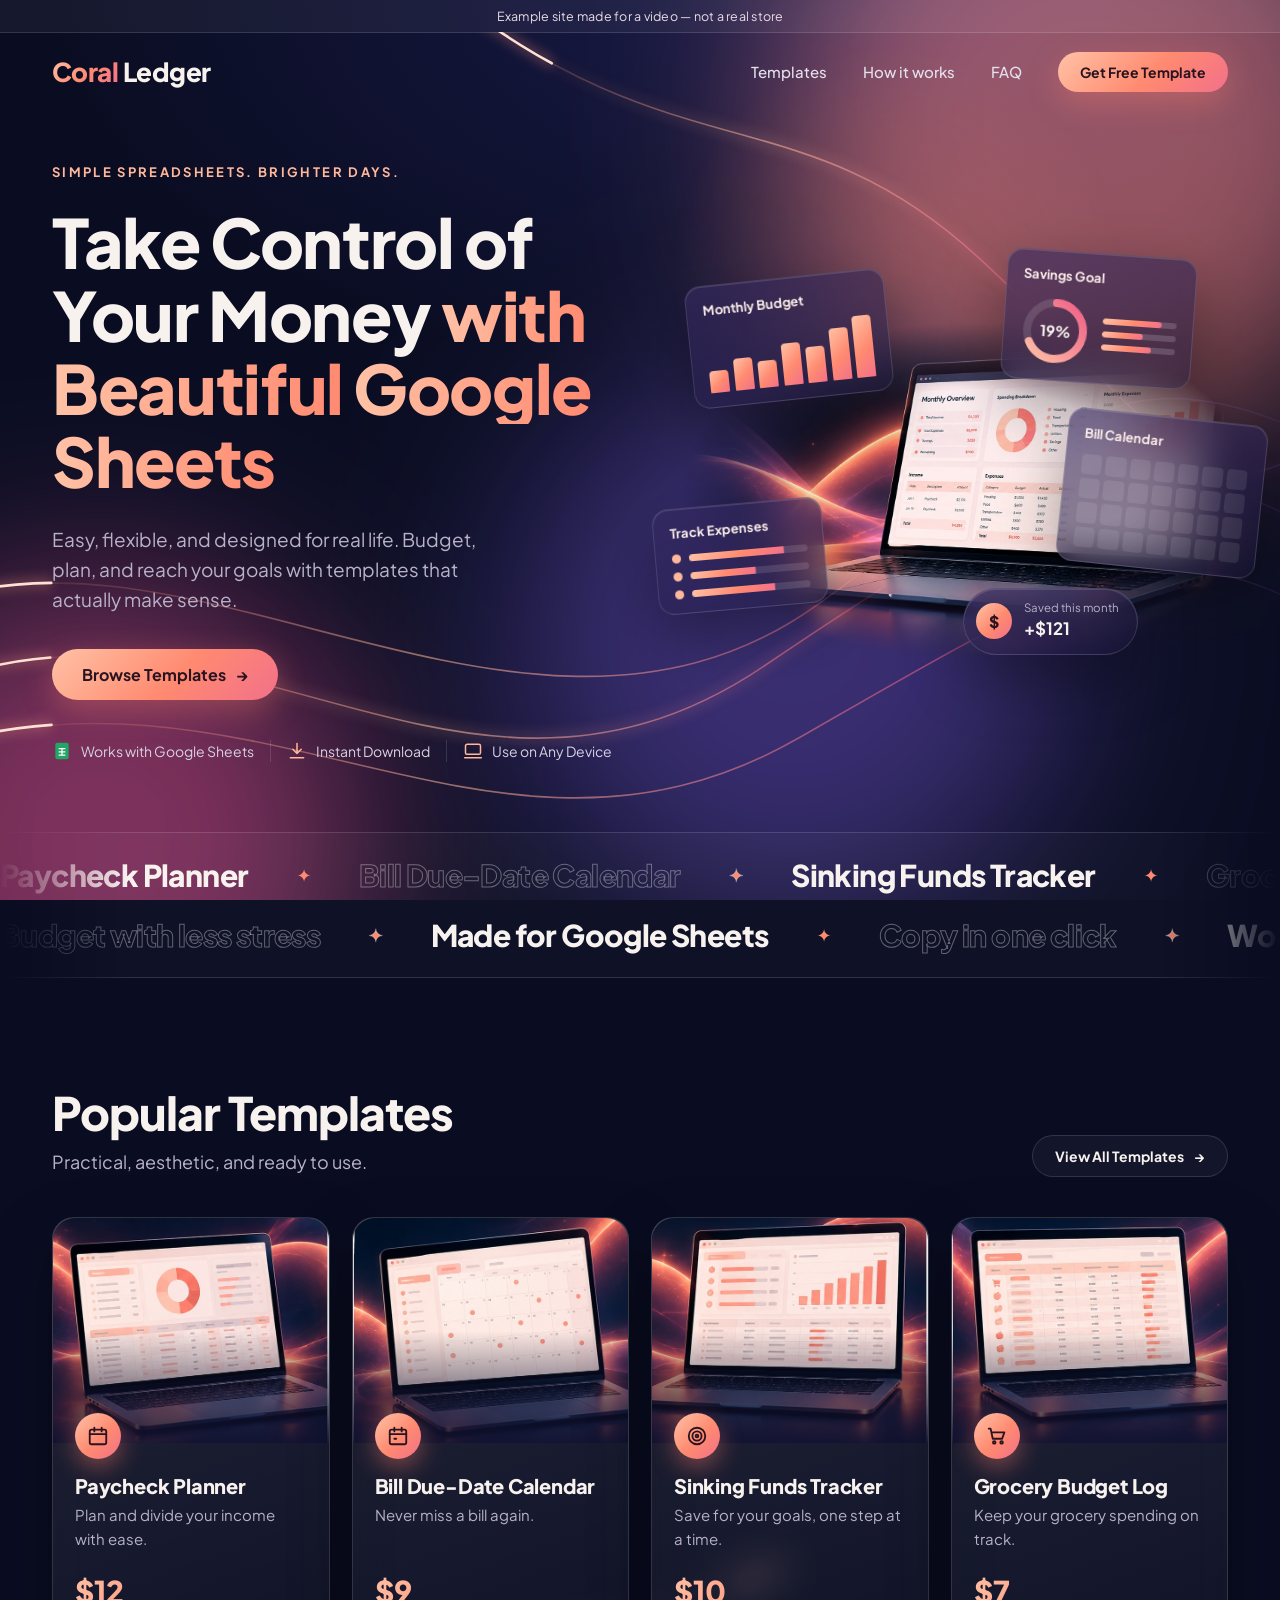
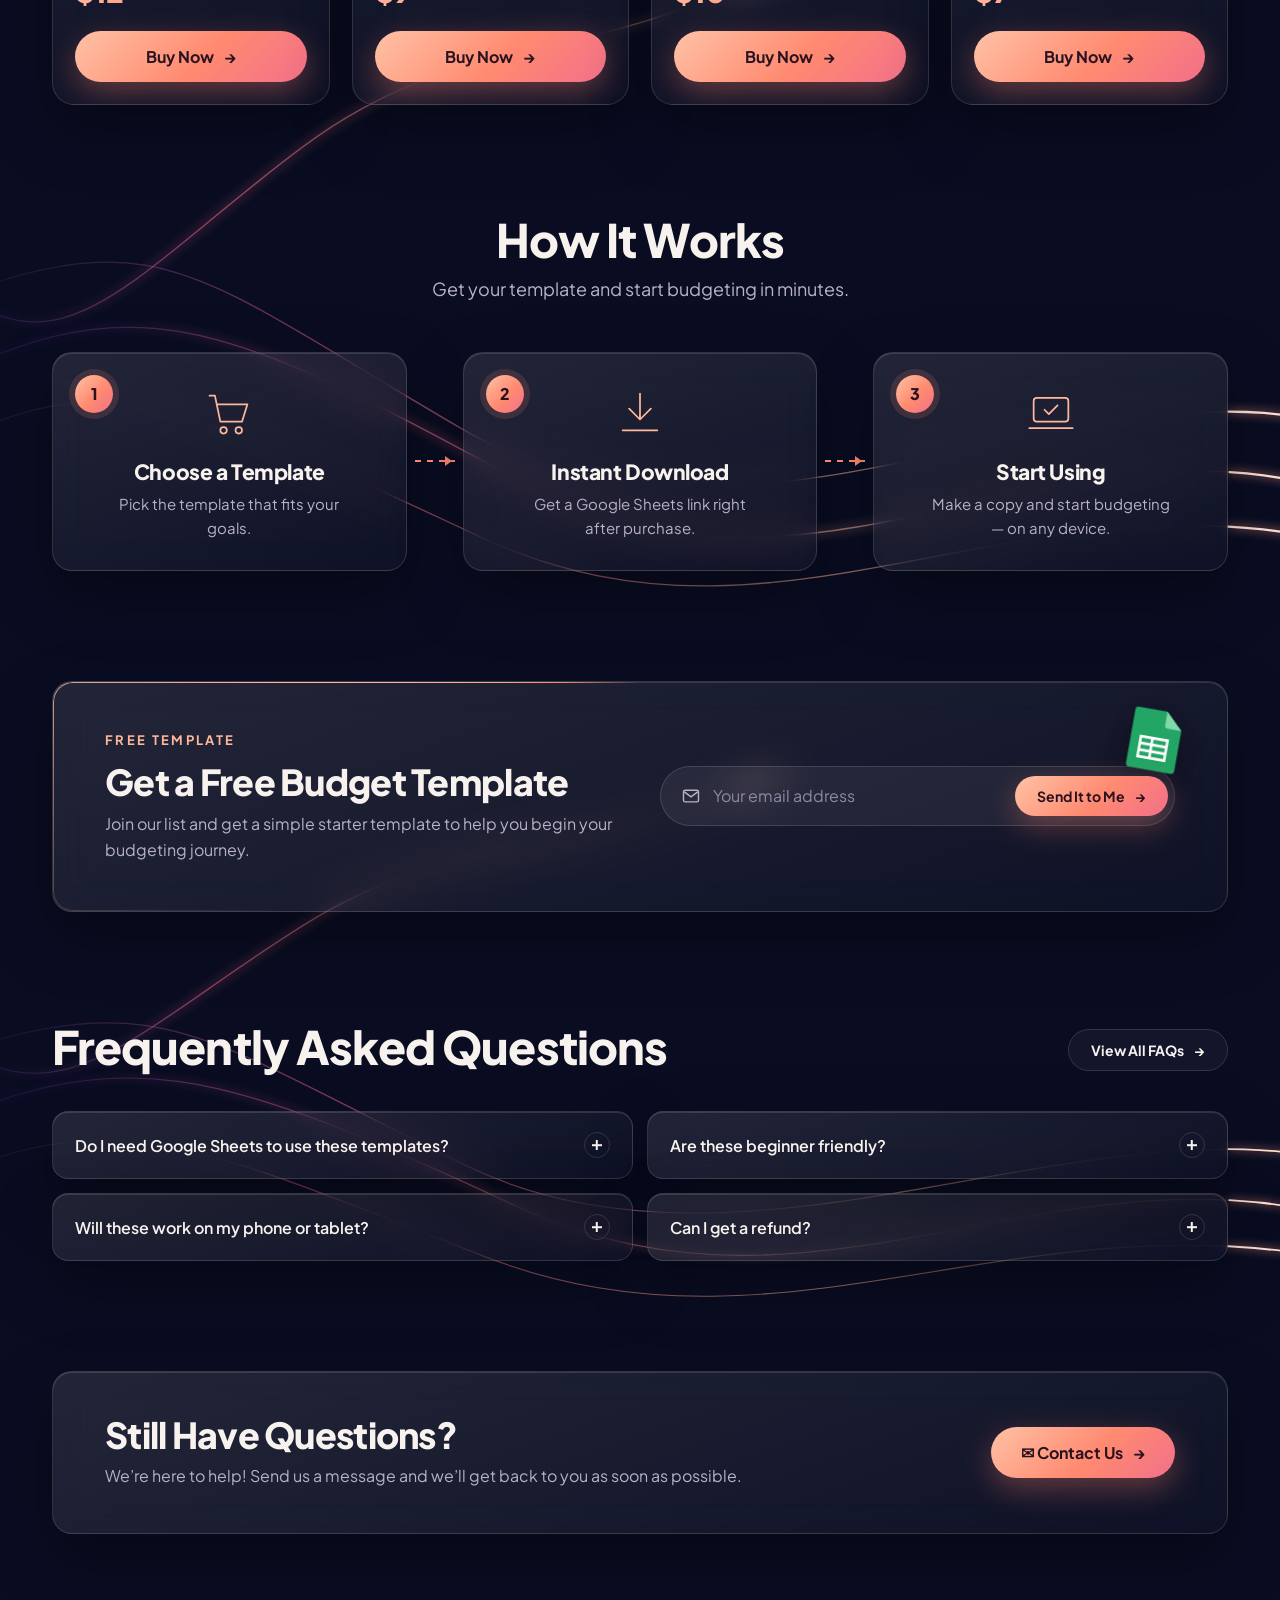
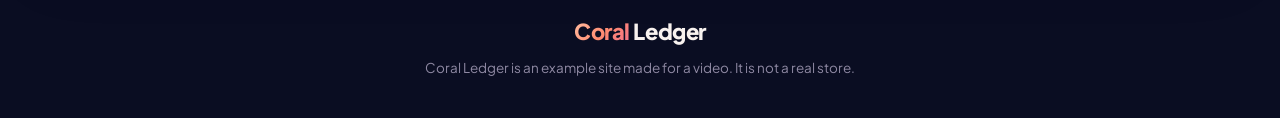
==== index.html @ abd350ad "Coral Ledger example site (made for a video) Co-Authored-By: Claude Opus 5.5 <noreply@anthropic.com>" ====
<!doctype html>
<html lang="en">
<head>
  <meta charset="utf-8">
  <meta name="viewport" content="width=device-width, initial-scale=1">
  <meta name="robots" content="noindex, nofollow">
  <title>Coral Ledger — Google Sheets Budget Templates</title>
  <meta name="description" content="Google Sheets budget templates for paychecks, bills, savings goals and groceries. Example site made for a video.">
  <link rel="preconnect" href="https://fonts.googleapis.com">
  <link rel="preconnect" href="https://fonts.gstatic.com" crossorigin>
  <link href="https://fonts.googleapis.com/css2?family=Plus+Jakarta+Sans:wght@400;500;600;700;800&display=swap" rel="stylesheet">
  <link rel="stylesheet" href="style.css">
</head>
<body>
  <div class="bg" aria-hidden="true"><div class="blob b1"></div><div class="blob b2"></div><div class="blob b3"></div></div>
  <div class="glow-cursor" aria-hidden="true"></div>
  <div class="progress" aria-hidden="true"></div>

  <div class="notice">Example site made for a video — not a real store</div>

  <header class="header">
    <div class="wrap">
      <a class="logo" href="index.html"><span>Coral</span> Ledger</a>
      <button class="menu-btn" aria-expanded="false" aria-controls="nav">Menu</button>
      <nav class="nav" id="nav">
        <a href="#templates">Templates</a>
        <a href="#how">How it works</a>
        <a href="#faq">FAQ</a>
        <a class="btn small" href="free-template.html">Get Free Template</a>
      </nav>
    </div>
  </header>

  <main>
    <section class="hero" style="padding-top:40px">
      <svg class="ribbons" viewBox="0 0 1440 900" preserveAspectRatio="none" aria-hidden="true">
        <defs>
          <linearGradient id="rg" x1="0" x2="1">
            <stop offset="0" stop-color="#FF8A70" stop-opacity="0"/>
            <stop offset=".35" stop-color="#FFB89C"/>
            <stop offset=".7" stop-color="#EE5F86"/>
            <stop offset="1" stop-color="#6C4CC9" stop-opacity="0"/>
          </linearGradient>
          <linearGradient id="dg" x1="0" x2="1" y1="0" y2="1">
            <stop offset="0" stop-color="#FFC2A6"/><stop offset="1" stop-color="#EE5F86"/>
          </linearGradient>
        </defs>
        <g id="paths">
          <path class="glow" d="M-80 640 C 260 520 520 820 860 620 S 1300 380 1540 520"/>
          <path class="line" d="M-80 640 C 260 520 520 820 860 620 S 1300 380 1540 520"/>
          <path class="line" d="M-80 700 C 300 600 560 860 900 690 S 1320 470 1540 600"/>
          <path class="line" d="M-80 560 C 220 460 600 760 920 560 S 1260 300 1540 420"/>
          <path class="glow" d="M500 -40 C 760 140 900 60 1100 220 S 1380 520 1520 360"/>
          <path class="line" d="M500 -40 C 760 140 900 60 1100 220 S 1380 520 1520 360"/>
          <path class="spark" d="M-80 640 C 260 520 520 820 860 620 S 1300 380 1540 520"/>
          <path class="spark" d="M-80 700 C 300 600 560 860 900 690 S 1320 470 1540 600"/>
          <path class="spark" d="M500 -40 C 760 140 900 60 1100 220 S 1380 520 1520 360"/>
          <path class="spark" d="M-80 560 C 220 460 600 760 920 560 S 1260 300 1540 420"/>
        </g>
      </svg>

      <div class="wrap">
        <div>
          <div class="eyebrow fade-up" style="--d:.1s">Simple spreadsheets. Brighter days.</div>
          <h1 data-split>Take Control of Your Money <span class="grad-text">with Beautiful Google&nbsp;Sheets</span></h1>
          <p class="lead fade-up" style="--d:.9s">Easy, flexible, and designed for real life. Budget, plan, and reach your goals with templates that actually make sense.</p>
          <a class="btn fade-up" style="--d:1.05s" href="#templates">Browse Templates <span class="arr">→</span></a>
          <div class="trust fade-up" style="--d:1.2s">
            <span><svg viewBox="0 0 24 24"><rect x="4" y="2" width="16" height="20" rx="2.5" fill="#22A565"/><path d="M8 9h8M8 13h8M8 17h8M12 9v8" stroke="#fff" stroke-width="1.5"/></svg>Works with Google Sheets</span>
            <span><svg viewBox="0 0 24 24" fill="none" stroke="#FFB89C" stroke-width="1.8" stroke-linecap="round"><path d="M12 3v12m0 0-5-5m5 5 5-5M4 20h16"/></svg>Instant Download</span>
            <span><svg viewBox="0 0 24 24" fill="none" stroke="#FFB89C" stroke-width="1.8" stroke-linecap="round"><rect x="3" y="4" width="18" height="12" rx="2"/><path d="M2 20h20"/></svg>Use on Any Device</span>
          </div>
        </div>

        <div class="stage" id="stage">
          <div class="laptop" data-depth="10"><img src="images/hero-laptop.jpg" alt="Laptop showing a coral budget dashboard in Google Sheets"></div>

          <div class="fl f-budget" data-depth="34"><div class="glass">
            <h4>Monthly Budget</h4>
            <div class="bars"><i style="--h:35%;--i:0"></i><i style="--h:52%;--i:1"></i><i style="--h:44%;--i:2"></i><i style="--h:68%;--i:3"></i><i style="--h:58%;--i:4"></i><i style="--h:84%;--i:5"></i><i style="--h:100%;--i:6"></i></div>
          </div></div>

          <div class="fl f-goal" data-depth="46"><div class="glass">
            <h4>Savings Goal</h4>
            <div class="goal">
              <div class="donut"><svg viewBox="0 0 80 80"><circle class="trk" cx="40" cy="40" r="32"/><circle class="val" cx="40" cy="40" r="32" data-pct="68"/></svg><b data-count="68" data-suffix="%">0%</b></div>
              <div class="legend"><i style="--w:80%"></i><i style="--w:55%"></i><i style="--w:68%"></i></div>
            </div>
          </div></div>

          <div class="fl f-cal" data-depth="40"><div class="glass">
            <h4>Bill Calendar</h4>
            <div class="cal" data-cal></div>
          </div></div>

          <div class="fl f-exp" data-depth="54"><div class="glass">
            <h4>Track Expenses</h4>
            <div class="exp"><div><i style="--w:.8;--dd:0s"></i></div><div><i style="--w:.55;--dd:.3s"></i></div><div><i style="--w:.7;--dd:.6s"></i></div></div>
          </div></div>

          <div class="fl f-chip" data-depth="60"><div class="glass chip">
            <span class="ic">$</span>
            <div><small>Saved this month</small><strong data-count="425" data-prefix="+$">+$0</strong></div>
          </div></div>
        </div>
      </div>
    </section>

    <div class="marquee" aria-hidden="true">
      <div class="track" data-dup><span>Paycheck Planner</span><span class="out">Bill Due-Date Calendar</span><span>Sinking Funds Tracker</span><span class="out">Grocery Budget Log</span></div>
      <div class="track rev" data-dup><span class="out">Budget with less stress</span><span>Made for Google Sheets</span><span class="out">Copy in one click</span><span>Works on phone, tablet and laptop</span></div>
    </div>

    <section id="templates">
      <div class="wrap">
        <div class="head reveal">
          <div><h2>Popular Templates</h2><p>Practical, aesthetic, and ready to use.</p></div>
          <a class="btn ghost small" href="#templates">View All Templates <span class="arr">→</span></a>
        </div>
        <div class="cards">
          <article class="card glass reveal" style="--i:0"><div class="inner"><span class="glare"></span>
            <a class="shot" href="paycheck-planner.html"><img src="images/paycheck-planner.jpg" alt="Paycheck Planner spreadsheet with a donut chart"></a>
            <div class="body">
              <span class="badge"><svg viewBox="0 0 24 24" fill="none" stroke="currentColor" stroke-width="2" stroke-linecap="round"><rect x="3" y="5" width="18" height="16" rx="2"/><path d="M3 10h18M8 3v4M16 3v4"/></svg></span>
              <h3><a href="paycheck-planner.html">Paycheck Planner</a></h3>
              <p>Plan and divide your income with ease.</p>
              <div class="price">$12</div>
              <a class="btn full" href="https://gumroad.com/l/coral-paycheck-planner">Buy Now <span class="arr">→</span></a>
            </div></div></article>
          <article class="card glass reveal" style="--i:1"><div class="inner"><span class="glare"></span>
            <div class="shot"><img src="images/bill-due-date-calendar.jpg" alt="Bill due-date calendar with coral dots on due days"></div>
            <div class="body">
              <span class="badge"><svg viewBox="0 0 24 24" fill="none" stroke="currentColor" stroke-width="2" stroke-linecap="round"><rect x="3" y="5" width="18" height="16" rx="2"/><path d="M3 10h18M8 3v4M16 3v4M8 15h2"/></svg></span>
              <h3>Bill Due-Date Calendar</h3>
              <p>Never miss a bill again.</p>
              <div class="price">$9</div>
              <a class="btn full" href="#">Buy Now <span class="arr">→</span></a>
            </div></div></article>
          <article class="card glass reveal" style="--i:2"><div class="inner"><span class="glare"></span>
            <div class="shot"><img src="images/sinking-funds-tracker.jpg" alt="Sinking funds tracker with savings bar chart"></div>
            <div class="body">
              <span class="badge"><svg viewBox="0 0 24 24" fill="none" stroke="currentColor" stroke-width="2" stroke-linecap="round"><circle cx="12" cy="12" r="9"/><circle cx="12" cy="12" r="5"/><circle cx="12" cy="12" r="1.5"/></svg></span>
              <h3>Sinking Funds Tracker</h3>
              <p>Save for your goals, one step at a time.</p>
              <div class="price">$10</div>
              <a class="btn full" href="#">Buy Now <span class="arr">→</span></a>
            </div></div></article>
          <article class="card glass reveal" style="--i:3"><div class="inner"><span class="glare"></span>
            <div class="shot"><img src="images/grocery-budget-log.jpg" alt="Grocery budget log spreadsheet"></div>
            <div class="body">
              <span class="badge"><svg viewBox="0 0 24 24" fill="none" stroke="currentColor" stroke-width="2" stroke-linecap="round" stroke-linejoin="round"><path d="M3 4h2l2.4 11h10.2L20 8H6.2"/><circle cx="9" cy="19" r="1.4"/><circle cx="17" cy="19" r="1.4"/></svg></span>
              <h3>Grocery Budget Log</h3>
              <p>Keep your grocery spending on track.</p>
              <div class="price">$7</div>
              <a class="btn full" href="#">Buy Now <span class="arr">→</span></a>
            </div></div></article>
        </div>
      </div>
    </section>

    <section id="how">
      <div class="wrap">
        <div class="center reveal"><h2>How It Works</h2><p>Get your template and start budgeting in minutes.</p></div>
        <div class="steps">
          <div class="step glass reveal" style="--i:0"><span class="num">1</span>
            <svg class="icon" viewBox="0 0 48 48"><path d="M6 8h5l5 24h20l5-16H13"/><circle cx="19" cy="40" r="3"/><circle cx="33" cy="40" r="3"/></svg>
            <h3>Choose a Template</h3><p>Pick the template that fits your goals.</p></div>
          <div class="link-arrow reveal" style="--i:1"></div>
          <div class="step glass reveal" style="--i:2"><span class="num">2</span>
            <svg class="icon" viewBox="0 0 48 48"><path d="M24 6v24M14 20l10 10 10-10M8 40h32"/></svg>
            <h3>Instant Download</h3><p>Get a Google Sheets link right after purchase.</p></div>
          <div class="link-arrow reveal" style="--i:3"></div>
          <div class="step glass reveal" style="--i:4"><span class="num">3</span>
            <svg class="icon" viewBox="0 0 48 48"><rect x="8" y="10" width="32" height="22" rx="3"/><path d="M4 38h40M18 21l4 4 8-8"/></svg>
            <h3>Start Using</h3><p>Make a copy and start budgeting — on any device.</p></div>
        </div>
      </div>
    </section>

    <section id="free">
      <div class="wrap">
        <div class="band glass reveal">
          <svg class="sheet-ic" viewBox="0 0 64 76" aria-hidden="true"><path d="M8 2h34l20 20v48a4 4 0 0 1-4 4H8a4 4 0 0 1-4-4V6a4 4 0 0 1 4-4z" fill="#22A565"/><path d="M42 2v16a4 4 0 0 0 4 4h16z" fill="#7FD9A8"/><path d="M16 36h32v24H16zM16 44h32M16 52h32M30 36v24" fill="none" stroke="#fff" stroke-width="3"/></svg>
          <div>
            <div class="eyebrow">Free template</div>
            <h2>Get a Free Budget Template</h2>
            <p>Join our list and get a simple starter template to help you begin your budgeting journey.</p>
          </div>
          <form class="js-free">
            <label class="field">
              <svg viewBox="0 0 24 24"><rect x="3" y="5" width="18" height="14" rx="2"/><path d="m4 7 8 6 8-6"/></svg>
              <input type="email" placeholder="Your email address" required aria-label="Your email address">
              <button class="btn small" type="submit">Send It to Me <span class="arr">→</span></button>
            </label>
            <div class="thanks">Thanks! This is an example site, so no email is sent.</div>
          </form>
        </div>
      </div>
    </section>

    <section id="faq">
      <div class="wrap">
        <div class="head reveal">
          <h2>Frequently Asked Questions</h2>
          <button class="btn ghost small js-allfaq" type="button">View All FAQs <span class="arr">→</span></button>
        </div>
        <div class="faq">
          <details class="glass reveal" style="--i:0"><summary>Do I need Google Sheets to use these templates?<i></i></summary><div class="ans"><p>You need a free Google account. Open the link, choose “Make a copy”, and the template is yours.</p></div></details>
          <details class="glass reveal" style="--i:1"><summary>Are these beginner friendly?<i></i></summary><div class="ans"><p>Yes. Every template has a Start Here tab and you only type in your own numbers — the formulas do the rest.</p></div></details>
          <details class="glass reveal" style="--i:2"><summary>Will these work on my phone or tablet?<i></i></summary><div class="ans"><p>Yes. They work in the Google Sheets app on phones and tablets, and in any browser on a laptop.</p></div></details>
          <details class="glass reveal" style="--i:3"><summary>Can I get a refund?<i></i></summary><div class="ans"><p>These are digital files you get right away, so all sales are final.</p></div></details>
          <details class="glass more"><summary>Can I share a template with my partner?<i></i></summary><div class="ans"><p>Yes. Use the Share button in Google Sheets to budget together on the same copy.</p></div></details>
          <details class="glass more"><summary>Do I pay every month?<i></i></summary><div class="ans"><p>No. You pay once and keep your copy for as long as you like.</p></div></details>
        </div>
      </div>
    </section>

    <section>
      <div class="wrap">
        <div class="cta glass reveal">
          <div><h2>Still Have Questions?</h2><p>We’re here to help! Send us a message and we’ll get back to you as soon as possible.</p></div>
          <button class="btn js-contact" type="button">✉ Contact Us <span class="arr">→</span></button>
        </div>
      </div>
    </section>
  </main>

  <footer class="footer">
    <a class="logo" href="index.html"><span>Coral</span> Ledger</a>
    <div>Coral Ledger is an example site made for a video. It is not a real store.</div>
  </footer>

  <div class="modal" id="contact" role="dialog" aria-modal="true" aria-labelledby="ctitle">
    <div class="box glass" style="position:relative">
      <button class="x js-close" type="button" aria-label="Close">×</button>
      <h3 id="ctitle">Send us a message</h3>
      <p>Questions about a template? Write to us here.</p>
      <form class="js-free">
        <input type="text" placeholder="Your name" required aria-label="Your name">
        <input type="email" placeholder="Email address" required aria-label="Email address">
        <textarea placeholder="Your message" required aria-label="Your message"></textarea>
        <button class="btn full" type="submit">Send Message <span class="arr">→</span></button>
        <div class="thanks">Thanks! This is an example site, so no message is sent.</div>
      </form>
    </div>
  </div>

  <script src="app.js"></script>
</body>
</html>
---- style.css ----
@property --ang { syntax: "<angle>"; inherits: false; initial-value: 0deg; }

:root {
  --bg: #0A0D22;
  --bg2: #121637;
  --ink: #F8F2EF;
  --muted: #B8B2C8;
  --coral: #FF8A70;
  --peach: #FFB89C;
  --pink: #EE5F86;
  --violet: #6C4CC9;
  --glass: rgba(255, 255, 255, .06);
  --stroke: rgba(255, 255, 255, .13);
  --grad: linear-gradient(135deg, #FFC2A6 0%, #FF8A70 55%, #F2708A 100%);
  --radius: 20px;
  --wrap: 1240px;
  --ease: cubic-bezier(.2, .8, .2, 1);
}

* { box-sizing: border-box; }
html { scroll-behavior: smooth; }
body {
  margin: 0;
  background: var(--bg);
  color: var(--ink);
  font: 400 16px/1.6 "Plus Jakarta Sans", system-ui, -apple-system, "Segoe UI", sans-serif;
  overflow-x: hidden;
}
img { max-width: 100%; display: block; }
a { color: inherit; text-decoration: none; }
h1, h2, h3 { margin: 0; line-height: 1.08; letter-spacing: -.02em; font-weight: 800; }
p { margin: 0; }
.wrap { max-width: var(--wrap); margin: 0 auto; padding: 0 32px; position: relative; }

/* ---------- living background ---------- */
.bg { position: fixed; inset: 0; z-index: -2; overflow: hidden; background: radial-gradient(120% 80% at 70% 0%, #1A1B4B 0%, var(--bg) 55%); }
.blob { position: absolute; border-radius: 50%; filter: blur(90px); opacity: .55; mix-blend-mode: screen; animation: drift 22s ease-in-out infinite alternate; }
.blob.b1 { width: 620px; height: 620px; background: #FF7E67; top: -180px; right: -120px; }
.blob.b2 { width: 520px; height: 520px; background: #D9457A; bottom: -200px; left: -160px; animation-duration: 26s; animation-delay: -6s; }
.blob.b3 { width: 560px; height: 560px; background: var(--violet); top: 40%; left: 40%; opacity: .45; animation-duration: 30s; animation-delay: -12s; }
@keyframes drift {
  0% { transform: translate(0, 0) scale(1); }
  50% { transform: translate(-120px, 80px) scale(1.15); }
  100% { transform: translate(80px, -60px) scale(.95); }
}
.glow-cursor { position: fixed; left: 0; top: 0; width: 520px; height: 520px; margin: -260px 0 0 -260px; border-radius: 50%; pointer-events: none; z-index: -1; background: radial-gradient(circle, rgba(255, 138, 112, .16), transparent 62%); transition: opacity .4s; }
.progress { position: fixed; top: 0; left: 0; height: 3px; width: 100%; transform-origin: 0 50%; transform: scaleX(0); background: var(--grad); z-index: 60; }

/* ---------- notice + header ---------- */
.notice { position: relative; z-index: 51; text-align: center; font-size: 12.5px; letter-spacing: .02em; color: #E9DCE6; background: rgba(255, 255, 255, .05); border-bottom: 1px solid var(--stroke); padding: 6px 16px; }
.header { position: sticky; top: 0; z-index: 50; transition: background .3s, border-color .3s, backdrop-filter .3s; border-bottom: 1px solid transparent; }
.header.scrolled { background: rgba(10, 13, 34, .62); backdrop-filter: blur(18px) saturate(140%); -webkit-backdrop-filter: blur(18px) saturate(140%); border-color: var(--stroke); }
.header .wrap { display: flex; align-items: center; justify-content: space-between; height: 78px; }
.logo { font-weight: 800; font-size: 26px; letter-spacing: -.02em; }
.logo span { background: var(--grad); -webkit-background-clip: text; background-clip: text; color: transparent; }
.nav { display: flex; align-items: center; gap: 36px; font-size: 15px; font-weight: 500; }
.nav a:not(.btn) { position: relative; color: #E6E0EE; }
.nav a:not(.btn)::after { content: ""; position: absolute; left: 0; right: 0; bottom: -6px; height: 2px; background: var(--grad); transform: scaleX(0); transform-origin: left; transition: transform .35s var(--ease); }
.nav a:not(.btn):hover::after { transform: scaleX(1); }
.menu-btn { display: none; background: var(--glass); color: var(--ink); border: 1px solid var(--stroke); border-radius: 12px; padding: 9px 14px; font: 600 14px inherit; cursor: pointer; }

/* ---------- buttons ---------- */
.btn { position: relative; overflow: hidden; display: inline-flex; align-items: center; justify-content: center; gap: 10px; background: var(--grad); color: #2A1320; border: 0; border-radius: 999px; padding: 15px 30px; font: 700 16px "Plus Jakarta Sans", sans-serif; cursor: pointer; white-space: nowrap; box-shadow: 0 10px 30px rgba(255, 126, 103, .35); transition: transform .3s var(--ease), box-shadow .3s; }
.btn::before { content: ""; position: absolute; inset: 0; background: linear-gradient(110deg, transparent 30%, rgba(255, 255, 255, .65) 50%, transparent 70%); transform: translateX(-120%); transition: transform .8s var(--ease); }
.btn:hover { transform: translateY(-2px); box-shadow: 0 16px 40px rgba(255, 126, 103, .5); }
.btn:hover::before { transform: translateX(120%); }
.btn .arr { transition: transform .3s var(--ease); }
.btn:hover .arr { transform: translateX(4px); }
.btn.small { padding: 11px 22px; font-size: 14px; }
.btn.ghost { background: rgba(255, 255, 255, .04); color: var(--ink); border: 1px solid var(--stroke); box-shadow: none; }
.btn.ghost:hover { background: rgba(255, 255, 255, .09); }
.btn.full { width: 100%; }

/* ---------- glass ---------- */
.glass { background: linear-gradient(160deg, rgba(255, 255, 255, .10), rgba(255, 255, 255, .025)); border: 1px solid var(--stroke); border-radius: var(--radius); backdrop-filter: blur(18px); -webkit-backdrop-filter: blur(18px); box-shadow: 0 24px 60px rgba(0, 0, 0, .35), inset 0 1px 0 rgba(255, 255, 255, .12); }

/* ---------- hero ---------- */
.hero { position: relative; padding: 40px 0 60px; }
.ribbons.alt { inset: -140px 0; height: calc(100% + 280px); transform: scaleX(-1); opacity: 1; }
.ribbons { position: absolute; inset: -80px 0 -120px; width: 100%; height: calc(100% + 200px); z-index: -1; pointer-events: none; }
.ribbons .line { fill: none; stroke: url(#rg); stroke-width: 1.6; opacity: .55; }
.ribbons .glow { fill: none; stroke: url(#rg); stroke-width: 9; opacity: .18; filter: blur(6px); }
.ribbons .spark { fill: none; stroke: #FFE1D4; stroke-width: 2.6; stroke-linecap: round; stroke-dasharray: 140 1900; animation: flow 7s linear infinite; filter: drop-shadow(0 0 6px #FF9C83); }
.ribbons .spark:nth-of-type(2n) { animation-duration: 9s; animation-delay: -3s; }
.ribbons .spark:nth-of-type(3n) { animation-duration: 11s; animation-delay: -6s; }
@keyframes flow { from { stroke-dashoffset: 2040; } to { stroke-dashoffset: 0; } }
.hero .wrap { display: grid; grid-template-columns: 1.05fr 1fr; align-items: center; gap: 24px; min-height: 620px; }
.eyebrow { font-size: 13px; font-weight: 700; letter-spacing: .18em; text-transform: uppercase; color: var(--peach); margin-bottom: 22px; }
.hero h1 { font-size: clamp(44px, 5.3vw, 80px); margin-bottom: 26px; }
.w { display: inline-block; opacity: 0; transform: translateY(40px) rotate(3deg); filter: blur(10px); animation: wordIn .9s var(--ease) forwards; animation-delay: calc(var(--i) * 70ms + 150ms); }
@keyframes wordIn { to { opacity: 1; transform: none; filter: none; } }
.grad-text .w { background-image: linear-gradient(90deg, #FFC2A6, #FF8A70, #F2708A, #FFC2A6); background-size: 300% 100%; -webkit-background-clip: text; background-clip: text; color: transparent; animation: wordIn .9s var(--ease) forwards, shimmer 6s linear infinite; animation-delay: calc(var(--i) * 70ms + 150ms), 0s; }
.grad-text { background: linear-gradient(90deg, #FFC2A6, #FF8A70, #F2708A, #FFC2A6); background-size: 300% 100%; -webkit-background-clip: text; background-clip: text; color: transparent; animation: shimmer 6s linear infinite; }
@keyframes shimmer { to { background-position: 300% 0; } }
.hero .lead { font-size: 19px; color: var(--muted); max-width: 470px; margin-bottom: 34px; }
.fade-up { opacity: 0; transform: translateY(24px); animation: wordIn 1s var(--ease) forwards; animation-delay: var(--d, .9s); }
.trust { display: flex; flex-wrap: wrap; align-items: center; gap: 12px 16px; margin-top: 40px; font-size: 14px; color: #D8D1E2; }
.trust span { display: inline-flex; align-items: center; gap: 9px; }
.trust span + span { padding-left: 16px; border-left: 1px solid var(--stroke); }
.trust svg { width: 20px; height: 20px; flex: none; }

/* stage = laptop + floating cards */
.stage { position: relative; aspect-ratio: 16 / 11; perspective: 1400px; }
.laptop { position: absolute; inset: 8% -8% 0 -4%; transform-style: preserve-3d; will-change: transform; }
.laptop img { width: 100%; height: 100%; object-fit: cover; -webkit-mask-image: radial-gradient(ellipse 56% 58% at 52% 54%, #000 50%, transparent 82%); mask-image: radial-gradient(ellipse 56% 58% at 52% 54%, #000 50%, transparent 82%); }
.fl { position: absolute; will-change: transform; z-index: 2; }
.fl .glass { background: linear-gradient(160deg, rgba(52, 40, 96, .62), rgba(22, 20, 54, .45)); padding: 14px 16px; border-radius: 16px; animation: bob 6s ease-in-out infinite; animation-delay: var(--bd, 0s); transform: rotate(var(--rot, 0deg)); }
@keyframes bob { 0%, 100% { translate: 0 0; } 50% { translate: 0 -16px; } }
.fl h4 { margin: 0 0 10px; font-size: 13px; font-weight: 700; color: #FBEDE8; }
.f-budget { top: 2%; left: 4%; width: 200px; --rot: -6deg; }
.f-goal { top: -4%; right: 6%; width: 190px; --rot: 4deg; --bd: -2s; }
.f-cal { top: 38%; right: -6%; width: 200px; --rot: 6deg; --bd: -4s; }
.f-exp { bottom: 12%; left: -2%; width: 170px; --rot: -5deg; --bd: -1s; }
.f-chip { bottom: 0; right: 16%; --bd: -3s; }
.bars { display: flex; align-items: flex-end; gap: 6px; height: 62px; }
.bars i { flex: 1; border-radius: 4px 4px 1px 1px; background: var(--grad); transform-origin: bottom; transform: scaleY(0); animation: grow 1.1s var(--ease) forwards, breathe 3.2s ease-in-out infinite; animation-delay: calc(var(--i) * 90ms + 1.1s), calc(var(--i) * 200ms + 2.4s); height: var(--h); }
@keyframes grow { to { transform: scaleY(1); } }
@keyframes breathe { 0%, 100% { filter: brightness(1); } 50% { filter: brightness(1.35); } }
.goal { display: flex; align-items: center; gap: 12px; }
.donut { width: 70px; height: 70px; flex: none; position: relative; }
.donut svg { width: 100%; height: 100%; transform: rotate(-90deg); }
.donut circle { fill: none; stroke-width: 9; }
.donut .trk { stroke: rgba(255, 255, 255, .12); }
.donut .val { stroke: url(#dg); stroke-linecap: round; stroke-dasharray: 0 999; transition: stroke-dasharray 1.8s var(--ease); }
.donut b { position: absolute; inset: 0; display: grid; place-items: center; font-size: 15px; }
.legend { display: grid; gap: 7px; flex: 1; }
.legend i { display: block; height: 6px; border-radius: 3px; background: rgba(255, 255, 255, .16); position: relative; overflow: hidden; }
.legend i::after { content: ""; position: absolute; inset: 0; width: var(--w); background: var(--grad); border-radius: 3px; }
.cal { display: grid; grid-template-columns: repeat(7, 1fr); gap: 4px; }
.cal i { aspect-ratio: 1; border-radius: 4px; background: rgba(255, 255, 255, .09); position: relative; }
.cal i.dot::after { content: ""; position: absolute; inset: 22%; border-radius: 50%; background: var(--coral); box-shadow: 0 0 10px var(--coral); transform: scale(0); animation: pop 4s var(--ease) infinite; animation-delay: var(--dd); }
@keyframes pop { 0%, 8% { transform: scale(0); } 16%, 80% { transform: scale(1); } 92%, 100% { transform: scale(0); } }
.exp { display: grid; gap: 9px; }
.exp div { display: grid; grid-template-columns: 9px 1fr; align-items: center; gap: 8px; }
.exp div::before { content: ""; width: 9px; height: 9px; border-radius: 50%; background: var(--peach); }
.exp i { height: 7px; border-radius: 4px; background: rgba(255, 255, 255, .12); position: relative; overflow: hidden; }
.exp i::after { content: ""; position: absolute; inset: 0; background: var(--grad); transform-origin: left; animation: fill 4.5s var(--ease) infinite; animation-delay: var(--dd); transform: scaleX(var(--w)); }
@keyframes fill { 0% { transform: scaleX(0); } 40%, 85% { transform: scaleX(var(--w)); } 100% { transform: scaleX(0); } }
.chip { display: flex; align-items: center; gap: 12px; padding: 12px 18px 12px 12px !important; border-radius: 999px !important; }
.chip .ic { width: 36px; height: 36px; border-radius: 50%; background: var(--grad); display: grid; place-items: center; color: #2A1320; font-weight: 800; }
.chip small { display: block; font-size: 11.5px; color: var(--muted); line-height: 1.2; }
.chip strong { font-size: 17px; }

/* ---------- marquee ---------- */
.marquee { position: relative; padding: 18px 0; border-block: 1px solid var(--stroke); background: rgba(255, 255, 255, .025); overflow: hidden; -webkit-mask-image: linear-gradient(90deg, transparent, #000 10%, #000 90%, transparent); mask-image: linear-gradient(90deg, transparent, #000 10%, #000 90%, transparent); }
.track { display: flex; width: max-content; animation: slide 38s linear infinite; }
.track.rev { animation-direction: reverse; animation-duration: 46s; margin-top: 12px; }
.track span { font-size: 30px; font-weight: 800; letter-spacing: -.02em; white-space: nowrap; display: inline-flex; align-items: center; gap: 48px; padding-right: 48px; }
.track span::after { content: "✦"; font-size: 18px; color: var(--coral); }
.track .out { color: transparent; -webkit-text-stroke: 1px rgba(255, 255, 255, .35); }
.marquee:hover .track { animation-play-state: paused; }
@keyframes slide { to { transform: translateX(-50%); } }

/* ---------- sections ---------- */
section { padding: 110px 0 0; position: relative; }
.head { display: flex; align-items: flex-end; justify-content: space-between; gap: 24px; margin-bottom: 40px; }
.head h2, .center h2 { font-size: clamp(32px, 3.6vw, 50px); }
.head p, .center p { color: var(--muted); font-size: 18px; margin-top: 10px; }
.center { text-align: center; margin-bottom: 48px; }

.reveal { opacity: 0; transform: translateY(46px) scale(.98); transition: opacity 1s var(--ease), transform 1s var(--ease); transition-delay: calc(var(--i, 0) * 110ms); }
.reveal.in { opacity: 1; transform: none; }

/* product cards */
.cards { display: grid; grid-template-columns: repeat(4, 1fr); gap: 22px; }
.card { position: relative; border-radius: 22px; transform-style: preserve-3d; }
.card .inner { position: relative; height: 100%; display: flex; flex-direction: column; overflow: hidden; border-radius: 22px; }
.card::before { content: ""; position: absolute; inset: -1px; border-radius: 23px; padding: 1px; background: conic-gradient(from var(--ang), transparent 0 60%, #FFB89C, #FF8A70, #EE5F86, transparent 95%); -webkit-mask: linear-gradient(#000 0 0) content-box, linear-gradient(#000 0 0); -webkit-mask-composite: xor; mask-composite: exclude; opacity: 0; transition: opacity .4s; animation: spin 4s linear infinite; pointer-events: none; z-index: 3; }
.card:hover::before { opacity: 1; }
@keyframes spin { to { --ang: 360deg; } }
.card .shot { position: relative; aspect-ratio: 1 / .82; overflow: hidden; }
.card .shot img { width: 100%; height: 100%; object-fit: cover; transition: transform .8s var(--ease); }
.card:hover .shot img { transform: scale(1.08); }
.card .shot::after { content: ""; position: absolute; inset: 50% 0 0; background: linear-gradient(transparent, rgba(16, 18, 48, .95)); }
.glare { position: absolute; inset: 0; pointer-events: none; z-index: 2; background: radial-gradient(400px circle at var(--gx, 50%) var(--gy, 0%), rgba(255, 255, 255, .16), transparent 45%); opacity: 0; transition: opacity .3s; }
.card:hover .glare { opacity: 1; }
.card .body { position: relative; padding: 0 22px 22px; margin-top: -30px; display: flex; flex-direction: column; flex: 1; transform: translateZ(30px); }
.badge { width: 46px; height: 46px; border-radius: 50%; display: grid; place-items: center; background: var(--grad); color: #2A1320; box-shadow: 0 8px 24px rgba(255, 126, 103, .45); margin-bottom: 16px; }
.badge svg { width: 22px; height: 22px; }
.card h3 { font-size: 20px; margin-bottom: 6px; letter-spacing: -.01em; }
.card p { color: var(--muted); font-size: 15px; flex: 1; margin-bottom: 16px; }
.price { font-size: 30px; font-weight: 800; margin-bottom: 16px; background: var(--grad); -webkit-background-clip: text; background-clip: text; color: transparent; }

/* steps */
.steps { display: grid; grid-template-columns: 1fr 56px 1fr 56px 1fr; align-items: center; }
.step { position: relative; padding: 34px 26px 30px; text-align: center; }
.step .num { position: absolute; top: 22px; left: 22px; width: 38px; height: 38px; border-radius: 50%; background: var(--grad); color: #2A1320; font-weight: 800; display: grid; place-items: center; box-shadow: 0 0 0 6px rgba(255, 138, 112, .14); }
.step svg.icon { width: 52px; height: 52px; margin: 0 auto 16px; stroke: var(--peach); fill: none; stroke-width: 1.6; stroke-linecap: round; stroke-linejoin: round; }
.step svg.icon * { stroke-dasharray: 160; stroke-dashoffset: 160; transition: stroke-dashoffset 1.6s var(--ease) .3s; }
.step.in svg.icon * { stroke-dashoffset: 0; }
.step h3 { font-size: 21px; margin-bottom: 8px; }
.step p { color: var(--muted); font-size: 15px; max-width: 240px; margin: 0 auto; }
.link-arrow { height: 2px; position: relative; margin: 0 8px; background: repeating-linear-gradient(90deg, var(--coral) 0 6px, transparent 6px 12px); background-size: 24px 2px; animation: dash 1s linear infinite; opacity: .8; }
.link-arrow::after { content: ""; position: absolute; right: -2px; top: -4px; border: 5px solid transparent; border-left: 7px solid var(--coral); }
@keyframes dash { to { background-position: 24px 0; } }

/* free band */
.band { position: relative; display: grid; grid-template-columns: 1fr 1fr; gap: 40px; align-items: center; padding: 48px 52px; overflow: hidden; }
.band::before { content: ""; position: absolute; inset: 0; border-radius: inherit; padding: 1px; background: conic-gradient(from var(--ang), transparent 0 70%, #FFB89C, #FF8A70, transparent); -webkit-mask: linear-gradient(#000 0 0) content-box, linear-gradient(#000 0 0); -webkit-mask-composite: xor; mask-composite: exclude; animation: spin 6s linear infinite; pointer-events: none; }
.band .eyebrow { margin-bottom: 12px; }
.band h2 { font-size: clamp(28px, 2.8vw, 40px); margin-bottom: 10px; }
.band p { color: var(--muted); }
.field { display: flex; align-items: center; gap: 8px; padding: 6px 6px 6px 20px; border-radius: 999px; background: rgba(255, 255, 255, .06); border: 1px solid var(--stroke); transition: border-color .3s, box-shadow .3s; }
.field:focus-within { border-color: rgba(255, 138, 112, .7); box-shadow: 0 0 0 4px rgba(255, 138, 112, .15); }
.field svg { width: 20px; height: 20px; flex: none; stroke: var(--muted); fill: none; stroke-width: 1.7; }
.field input { flex: 1; min-width: 0; background: none; border: 0; outline: 0; color: var(--ink); font: inherit; padding: 10px 4px; }
.field input::placeholder { color: #8F89A3; }
.sheet-ic { position: absolute; top: 26px; right: 46px; width: 54px; rotate: 10deg; animation: bob 5s ease-in-out infinite; filter: drop-shadow(0 10px 20px rgba(0, 0, 0, .4)); }
.thanks { display: none; margin-top: 12px; padding: 12px 16px; border-radius: 14px; background: rgba(255, 138, 112, .14); border: 1px solid rgba(255, 138, 112, .35); font-size: 14.5px; }
.thanks.show { display: block; animation: wordIn .6s var(--ease); }
.fine { font-size: 13px; color: #9C96AE; margin-top: 10px; }

/* faq */
.faq { display: grid; grid-template-columns: 1fr 1fr; gap: 14px; }
.faq details { border-radius: 16px; padding: 0; transition: background .3s; }
.faq details[open] { background: linear-gradient(160deg, rgba(255, 138, 112, .12), rgba(255, 255, 255, .03)); }
.faq summary { cursor: pointer; list-style: none; display: flex; justify-content: space-between; align-items: center; gap: 16px; padding: 20px 22px; font-weight: 600; }
.faq summary::-webkit-details-marker { display: none; }
.faq summary i { width: 26px; height: 26px; flex: none; border-radius: 50%; border: 1px solid var(--stroke); position: relative; transition: transform .4s var(--ease), background .3s; }
.faq summary i::before, .faq summary i::after { content: ""; position: absolute; left: 50%; top: 50%; width: 10px; height: 1.6px; background: var(--ink); translate: -50% -50%; }
.faq summary i::after { rotate: 90deg; transition: rotate .4s var(--ease); }
.faq details[open] summary i { transform: rotate(180deg); background: var(--grad); border-color: transparent; }
.faq details[open] summary i::before, .faq details[open] summary i::after { background: #2A1320; }
.faq details[open] summary i::after { rotate: 0deg; }
.faq .ans { overflow: hidden; height: 0; transition: height .45s var(--ease); }
.faq .ans p { padding: 0 22px 20px; color: var(--muted); }
.faq .more { display: none; }
.faq.all .more { display: block; }

/* contact band */
.cta { display: flex; align-items: center; justify-content: space-between; gap: 24px; padding: 44px 52px; }
.cta h2 { font-size: clamp(28px, 2.8vw, 40px); margin-bottom: 8px; }
.cta p { color: var(--muted); }

/* modal */
.modal { position: fixed; inset: 0; z-index: 80; display: grid; place-items: center; padding: 20px; background: rgba(5, 6, 20, .55); backdrop-filter: blur(8px); -webkit-backdrop-filter: blur(8px); opacity: 0; pointer-events: none; transition: opacity .35s; }
.modal.open { opacity: 1; pointer-events: auto; }
.modal .box { width: min(520px, 100%); padding: 34px; transform: translateY(30px) scale(.96); transition: transform .5s var(--ease); background: linear-gradient(160deg, rgba(40, 36, 80, .92), rgba(20, 20, 50, .92)); }
.modal.open .box { transform: none; }
.modal h3 { font-size: 26px; margin-bottom: 6px; }
.modal p { color: var(--muted); margin-bottom: 20px; }
.modal form { display: grid; gap: 12px; }
.modal input, .modal textarea { width: 100%; font: inherit; color: var(--ink); background: rgba(255, 255, 255, .06); border: 1px solid var(--stroke); border-radius: 14px; padding: 13px 16px; outline: 0; }
.modal input:focus, .modal textarea:focus { border-color: rgba(255, 138, 112, .7); }
.modal textarea { min-height: 110px; resize: vertical; }
.x { position: absolute; top: 14px; right: 14px; width: 36px; height: 36px; border-radius: 50%; border: 1px solid var(--stroke); background: var(--glass); color: var(--ink); font-size: 18px; cursor: pointer; }

.footer { padding: 80px 0 40px; text-align: center; font-size: 13.5px; color: #8F89A3; }
.footer .logo { display: inline-block; font-size: 22px; margin-bottom: 8px; color: var(--ink); }

/* ---------- product page ---------- */
.crumbs { font-size: 14px; color: var(--muted); padding-top: 28px; }
.crumbs a:hover { color: var(--peach); }
.product { display: grid; grid-template-columns: 1.05fr 1fr; gap: 56px; align-items: start; padding-top: 28px; }
.product .pic { overflow: hidden; padding: 0; position: sticky; top: 100px; transform-style: preserve-3d; }
.product .pic img { width: 100%; }
.product h1 { font-size: clamp(38px, 4vw, 60px); margin: 12px 0 16px; }
.tag { display: inline-block; font-size: 12.5px; font-weight: 700; letter-spacing: .14em; text-transform: uppercase; color: var(--peach); padding: 7px 14px; border: 1px solid rgba(255, 184, 156, .35); border-radius: 999px; background: rgba(255, 138, 112, .08); }
.product .lead { font-size: 18px; color: var(--muted); margin-bottom: 26px; }
.product .price { font-size: 46px; margin-bottom: 18px; }
.inside { padding: 24px 26px; margin-top: 22px; }
.inside h3 { font-size: 19px; margin-bottom: 12px; }
.inside ul { margin: 0; padding: 0; list-style: none; display: grid; gap: 10px; }
.inside li { display: flex; gap: 12px; color: #E2DCEA; }
.inside li::before { content: ""; width: 20px; height: 20px; flex: none; margin-top: 2px; border-radius: 50%; background: var(--grad); }
.inside li { position: relative; }
.inside li::after { content: "✓"; position: absolute; left: 5px; top: 1px; font-size: 12px; font-weight: 800; color: #2A1320; }

/* ---------- free page ---------- */
.free { max-width: 720px; margin: 0 auto; text-align: center; padding-top: 60px; }
.free h1 { font-size: clamp(38px, 4.4vw, 64px); margin: 16px 0 16px; }
.free .lead { color: var(--muted); font-size: 18px; margin-bottom: 30px; }
.free .pic { overflow: hidden; padding: 0; margin-bottom: 30px; }
.free form { max-width: 560px; margin: 0 auto; text-align: left; }

/* ---------- responsive ---------- */
@media (max-width: 1100px) {
  .cards { grid-template-columns: repeat(2, 1fr); }
  .hero .wrap { grid-template-columns: 1fr; min-height: 0; }
  .stage { max-width: 760px; width: 100%; margin: 20px auto 0; }
}
@media (max-width: 760px) {
  .blob { filter: blur(70px); opacity: .32; }
  .blob.b1 { width: 340px; height: 340px; top: -120px; right: -140px; }
  .blob.b2 { width: 300px; height: 300px; left: -160px; }
  .blob.b3 { width: 300px; height: 300px; opacity: .3; }
  .wrap { padding: 0 20px; }
  .header .wrap { height: 66px; }
  .logo { font-size: 23px; }
  .menu-btn { display: block; }
  .nav { position: absolute; top: 66px; left: 12px; right: 12px; flex-direction: column; align-items: stretch; gap: 0; padding: 10px 18px 18px; border-radius: 18px; background: rgba(18, 20, 52, .92); backdrop-filter: blur(18px); -webkit-backdrop-filter: blur(18px); border: 1px solid var(--stroke); opacity: 0; transform: translateY(-10px); pointer-events: none; transition: opacity .3s, transform .3s var(--ease); }
  .nav.open { opacity: 1; transform: none; pointer-events: auto; }
  .nav a:not(.btn) { padding: 14px 0; border-bottom: 1px solid var(--stroke); }
  .nav a:not(.btn)::after { display: none; }
  .nav .btn { margin-top: 14px; }
  .hero { padding: 24px 0 40px; }
  .eyebrow { font-size: 11.5px; margin-bottom: 16px; }
  .hero h1 { font-size: 42px; }
  .hero .lead { font-size: 16.5px; }
  .trust { gap: 10px; margin-top: 28px; font-size: 13px; }
  .trust span + span { padding-left: 0; border: 0; }
  .stage { aspect-ratio: 1 / .9; margin-top: 10px; }
  .laptop { inset: 14% -14% 4% -14%; }
  .fl { scale: .72; }
  .f-budget { left: -8%; top: 0; }
  .f-goal { right: -10%; top: -2%; }
  .f-cal { right: -16%; top: 44%; }
  .f-exp { left: -14%; bottom: 8%; }
  .f-chip { right: 2%; bottom: -4%; }
  .track span { font-size: 22px; gap: 32px; padding-right: 32px; }
  section { padding-top: 72px; }
  .head { flex-direction: column; align-items: flex-start; margin-bottom: 28px; }
  .cards, .faq { grid-template-columns: 1fr; }
  .steps { grid-template-columns: 1fr; gap: 14px; }
  .link-arrow { width: 2px; height: 34px; margin: 0 auto; background: repeating-linear-gradient(180deg, var(--coral) 0 6px, transparent 6px 12px); background-size: 2px 24px; animation-name: dashv; }
  .link-arrow::after { right: -4px; top: auto; bottom: -6px; border: 5px solid transparent; border-top: 7px solid var(--coral); }
  .band, .cta { grid-template-columns: 1fr; flex-direction: column; align-items: stretch; padding: 30px 22px; gap: 22px; }
  .sheet-ic { right: 18px; top: 14px; width: 46px; }
  .field { flex-wrap: wrap; border-radius: 20px; padding: 8px; }
  .field svg { margin-left: 10px; }
  .field .btn { width: 100%; }
  .product { grid-template-columns: 1fr; gap: 26px; }
  .product .pic { position: relative; top: 0; }
  .product .price { font-size: 38px; }
  .free { padding-top: 36px; }
}
@keyframes dashv { to { background-position: 0 24px; } }

@media (prefers-reduced-motion: reduce) {
  *, *::before, *::after { animation-duration: .01ms !important; animation-iteration-count: 1 !important; transition-duration: .01ms !important; }
  .w, .fade-up, .reveal { opacity: 1; transform: none; filter: none; }
}
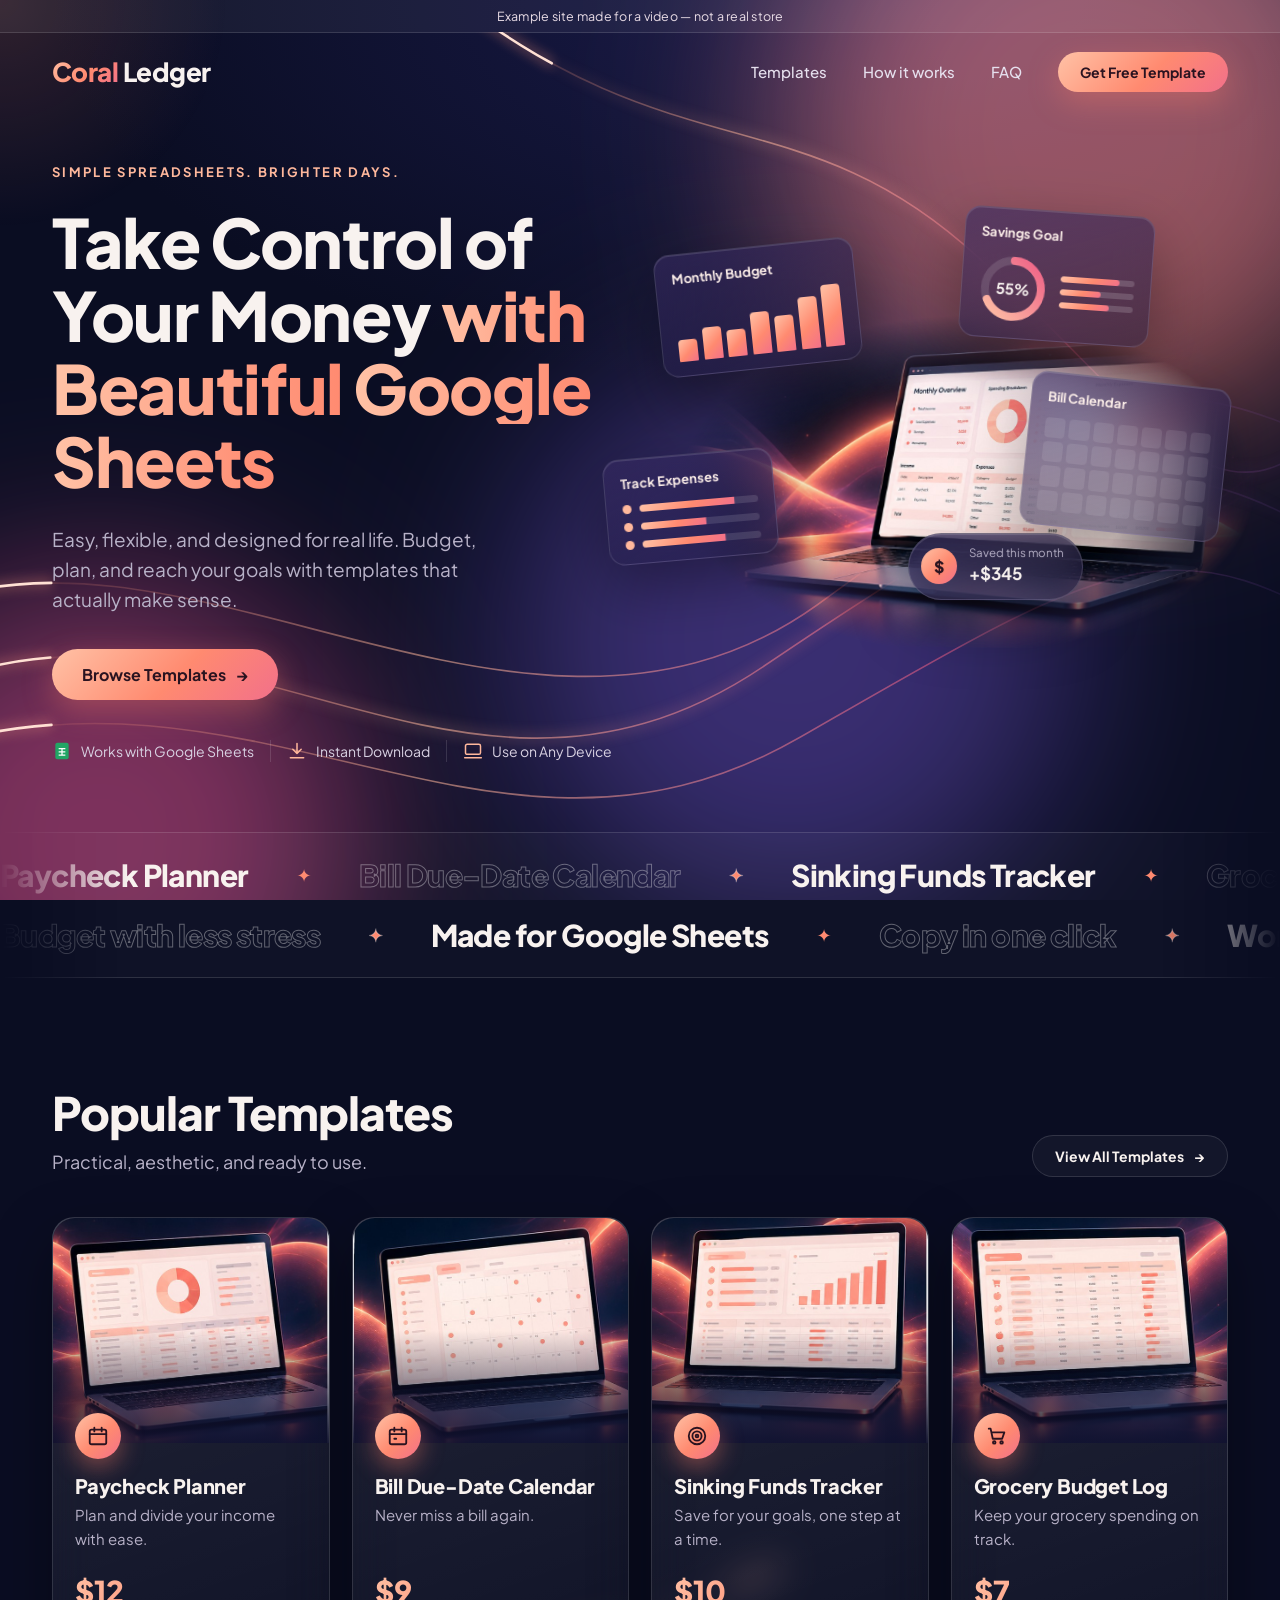
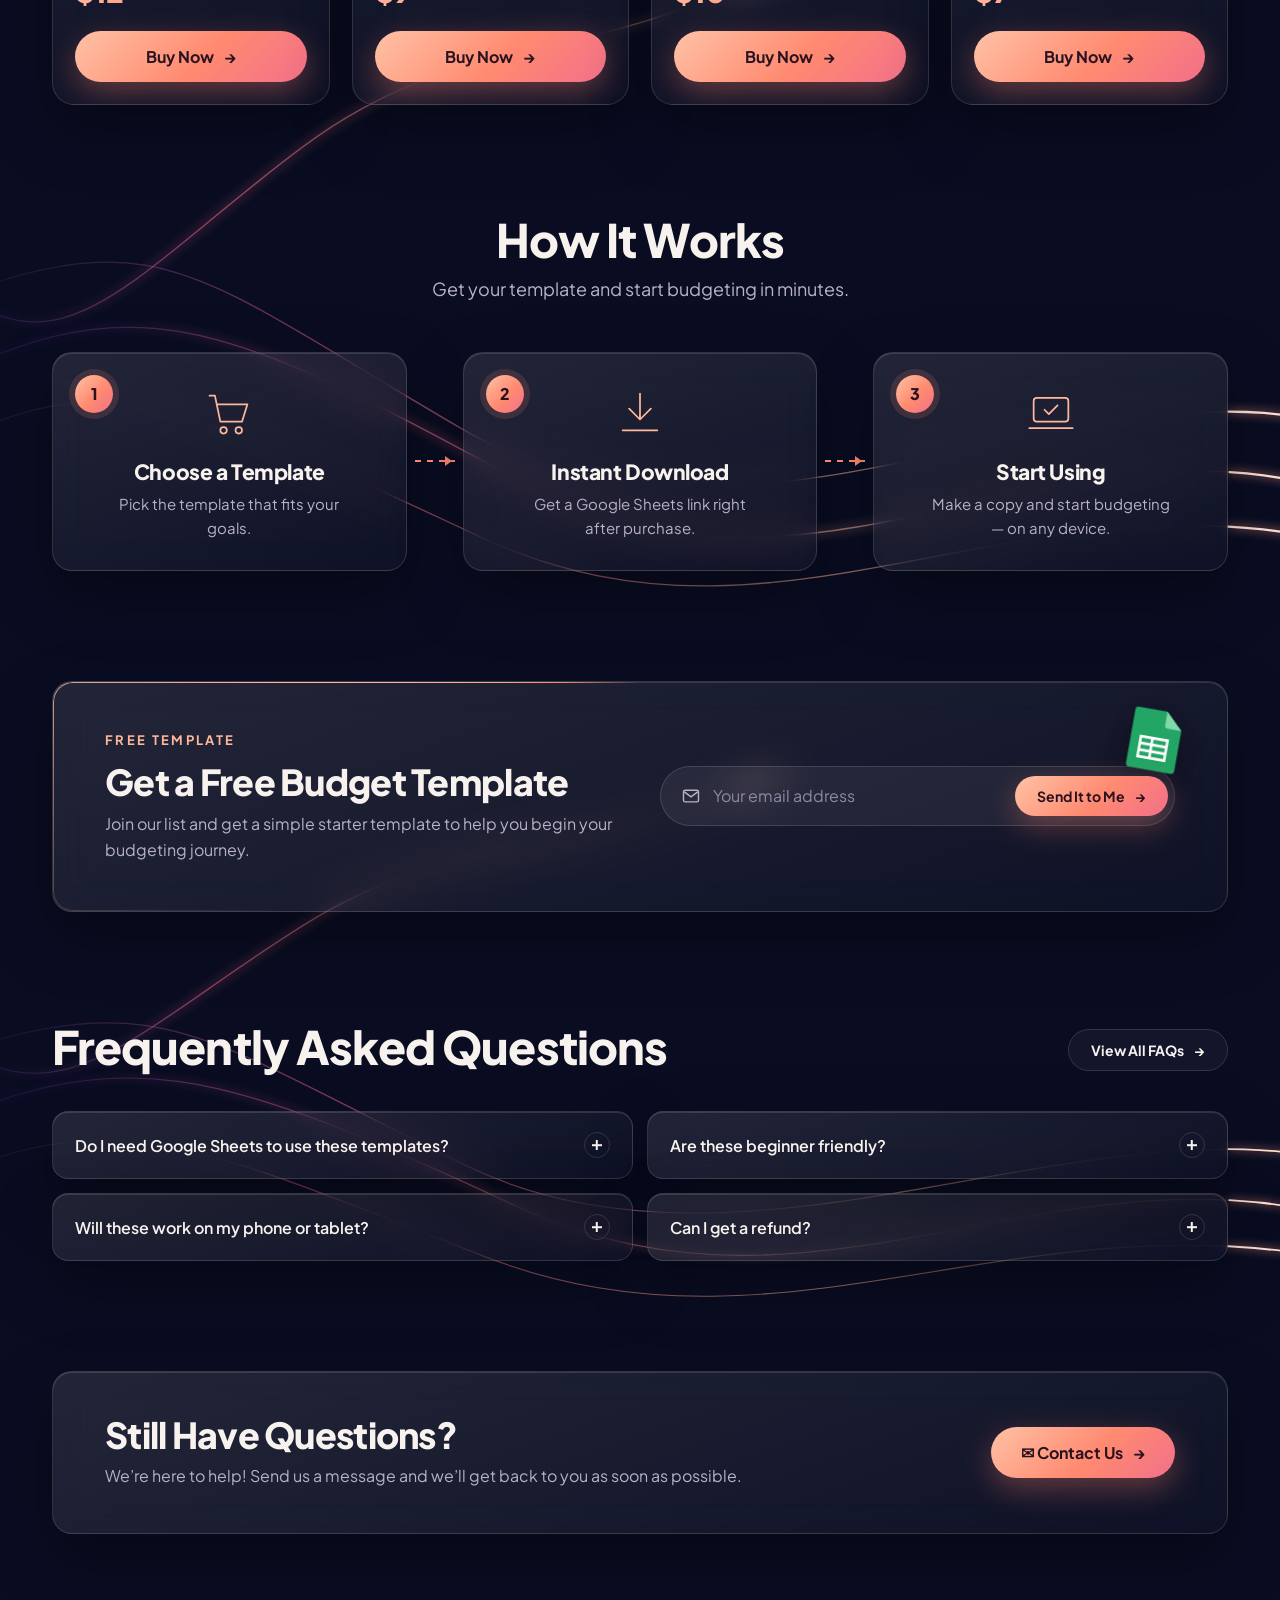
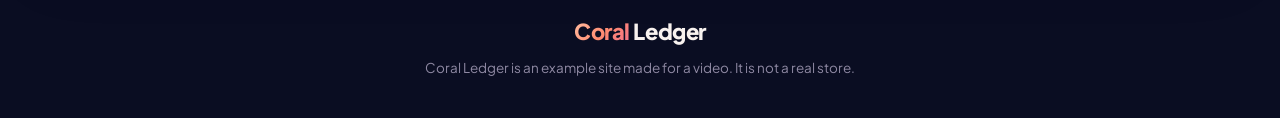
==== commit 096c308a: "Remove example store checkout link Co-Authored-By: Claude Opus 5.5 <noreply@anthropic.com>" ====
--- a/index.html
+++ b/index.html
@@ -125,7 +125,7 @@
               <h3><a href="paycheck-planner.html">Paycheck Planner</a></h3>
               <p>Plan and divide your income with ease.</p>
               <div class="price">$12</div>
-              <a class="btn full" href="https://gumroad.com/l/coral-paycheck-planner">Buy Now <span class="arr">→</span></a>
+              <a class="btn full" href="#">Buy Now <span class="arr">→</span></a>
             </div></div></article>
           <article class="card glass reveal" style="--i:1"><div class="inner"><span class="glare"></span>
             <div class="shot"><img src="images/bill-due-date-calendar.jpg" alt="Bill due-date calendar with coral dots on due days"></div>
